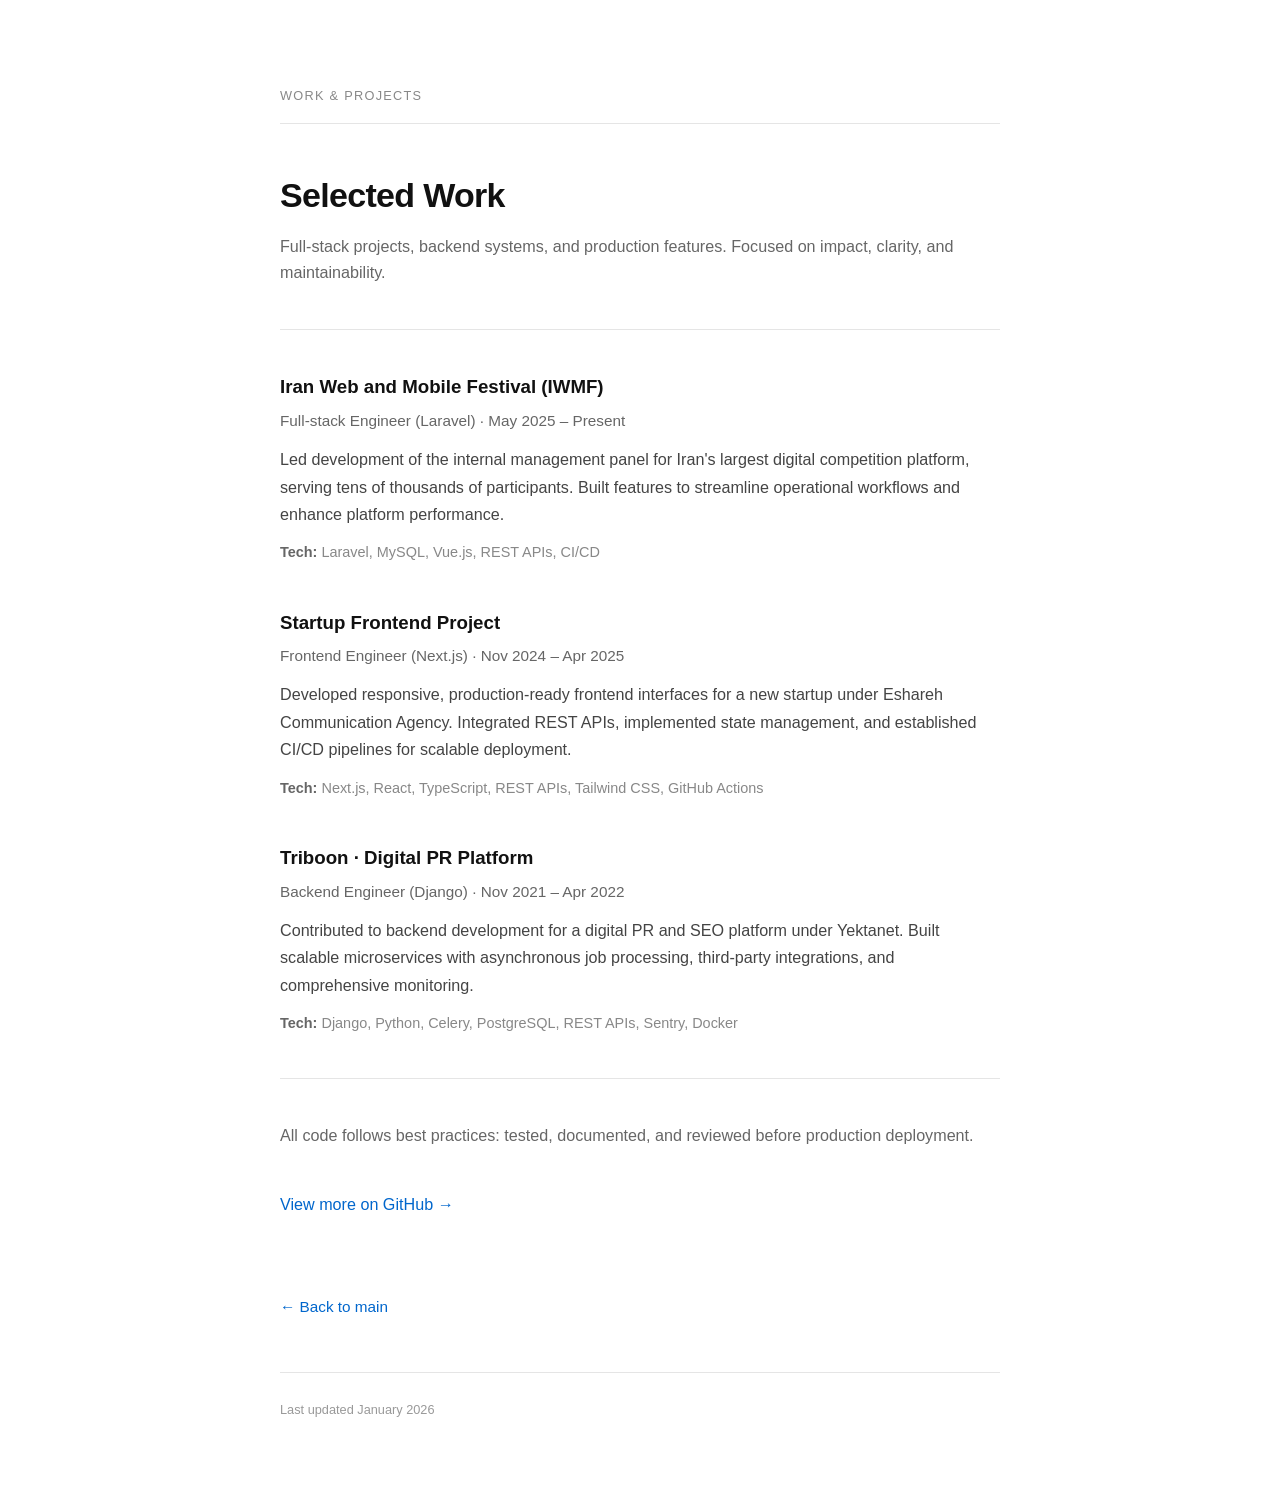
==== work/index.html @ 25bd436b "Refactor code structure for improved readability and maintainability" ====
<!doctype html>
<html lang="en">
    <head>
        <meta charset="UTF-8" />
        <meta name="viewport" content="width=device-width, initial-scale=1.0" />
        <title>Work — Mohammad Daryani</title>

        <meta
            name="description"
            content="Selected projects and work examples. Full-stack development, backend systems, frontend interfaces."
        />

        <link rel="canonical" href="https://mohammaddaryani.dev/work" />

        <!-- Open Graph -->
        <meta property="og:title" content="Work — Mohammad Daryani" />
        <meta
            property="og:description"
            content="Selected projects and work examples."
        />
        <meta property="og:type" content="website" />
        <meta property="og:url" content="https://mohammaddaryani.dev/work" />

        <style>
            *,
            *::before,
            *::after {
                box-sizing: border-box;
                margin: 0;
                padding: 0;
            }

            html {
                font-size: 17px;
            }

            body {
                font-family:
                    -apple-system, BlinkMacSystemFont, "Segoe UI", Roboto,
                    sans-serif;
                line-height: 1.65;
                color: #111;
                background: #fff;
                padding: 0 1.5rem;
            }

            .page {
                max-width: 720px;
                margin: 0 auto;
                padding: 5rem 0 4rem;
            }

            .doc-header {
                font-size: 0.75rem;
                text-transform: uppercase;
                letter-spacing: 0.1em;
                color: #888;
                margin-bottom: 3rem;
                padding-bottom: 1rem;
                border-bottom: 1px solid #e5e5e5;
            }

            h1 {
                font-size: 2rem;
                font-weight: 600;
                letter-spacing: -0.02em;
                line-height: 1.2;
                margin-bottom: 1rem;
            }

            .intro {
                font-size: 0.95rem;
                color: #666;
                margin-bottom: 2.5rem;
            }

            hr {
                border: none;
                border-top: 1px solid #e5e5e5;
                margin: 2.5rem 0;
            }

            .work-item {
                margin-bottom: 2.5rem;
            }

            .work-item:last-child {
                margin-bottom: 0;
            }

            .work-title {
                font-size: 1.1rem;
                font-weight: 600;
                margin-bottom: 0.3rem;
            }

            .work-role {
                font-size: 0.9rem;
                color: #666;
                margin-bottom: 0.75rem;
            }

            .work-desc {
                font-size: 0.95rem;
                color: #444;
                line-height: 1.7;
                margin-bottom: 0.5rem;
            }

            .work-tech {
                font-size: 0.85rem;
                color: #888;
                margin-top: 0.75rem;
            }

            .work-tech strong {
                color: #666;
            }

            .back-link {
                display: inline-block;
                margin-top: 2rem;
                font-size: 0.9rem;
            }

            a {
                color: #0066cc;
                text-decoration: none;
            }

            a:hover {
                text-decoration: underline;
            }

            .doc-footer {
                margin-top: 3rem;
                padding-top: 1.5rem;
                border-top: 1px solid #e5e5e5;
                font-size: 0.75rem;
                color: #999;
            }
        </style>
    </head>

    <body>
        <main class="page">
            <div class="doc-header">Work & Projects</div>

            <h1>Selected Work</h1>
            <p class="intro">
                Full-stack projects, backend systems, and production features.
                Focused on impact, clarity, and maintainability.
            </p>

            <hr />

            <!-- Work Item 1 -->
            <div class="work-item">
                <div class="work-title">
                    Iran Web and Mobile Festival (IWMF)
                </div>
                <div class="work-role">
                    Full-stack Engineer (Laravel) · May 2025 – Present
                </div>
                <div class="work-desc">
                    Led development of the internal management panel for Iran's
                    largest digital competition platform, serving tens of
                    thousands of participants. Built features to streamline
                    operational workflows and enhance platform performance.
                </div>
                <div class="work-tech">
                    <strong>Tech:</strong> Laravel, MySQL, Vue.js, REST APIs,
                    CI/CD
                </div>
            </div>

            <!-- Work Item 2 -->
            <div class="work-item">
                <div class="work-title">Startup Frontend Project</div>
                <div class="work-role">
                    Frontend Engineer (Next.js) · Nov 2024 – Apr 2025
                </div>
                <div class="work-desc">
                    Developed responsive, production-ready frontend interfaces
                    for a new startup under Eshareh Communication Agency.
                    Integrated REST APIs, implemented state management, and
                    established CI/CD pipelines for scalable deployment.
                </div>
                <div class="work-tech">
                    <strong>Tech:</strong> Next.js, React, TypeScript, REST
                    APIs, Tailwind CSS, GitHub Actions
                </div>
            </div>

            <!-- Work Item 3 -->
            <div class="work-item">
                <div class="work-title">Triboon · Digital PR Platform</div>
                <div class="work-role">
                    Backend Engineer (Django) · Nov 2021 – Apr 2022
                </div>
                <div class="work-desc">
                    Contributed to backend development for a digital PR and SEO
                    platform under Yektanet. Built scalable microservices with
                    asynchronous job processing, third-party integrations, and
                    comprehensive monitoring.
                </div>
                <div class="work-tech">
                    <strong>Tech:</strong> Django, Python, Celery, PostgreSQL,
                    REST APIs, Sentry, Docker
                </div>
            </div>

            <hr />

            <p class="intro">
                All code follows best practices: tested, documented, and
                reviewed before production deployment.
            </p>

            <p class="intro">
                <a
                    href="https://github.com/7smd7"
                    target="_blank"
                    rel="noopener noreferrer"
                    >View more on GitHub →</a
                >
            </p>

            <a href="/" class="back-link">← Back to main</a>

            <footer class="doc-footer">Last updated January 2026</footer>
        </main>
    </body>
</html>
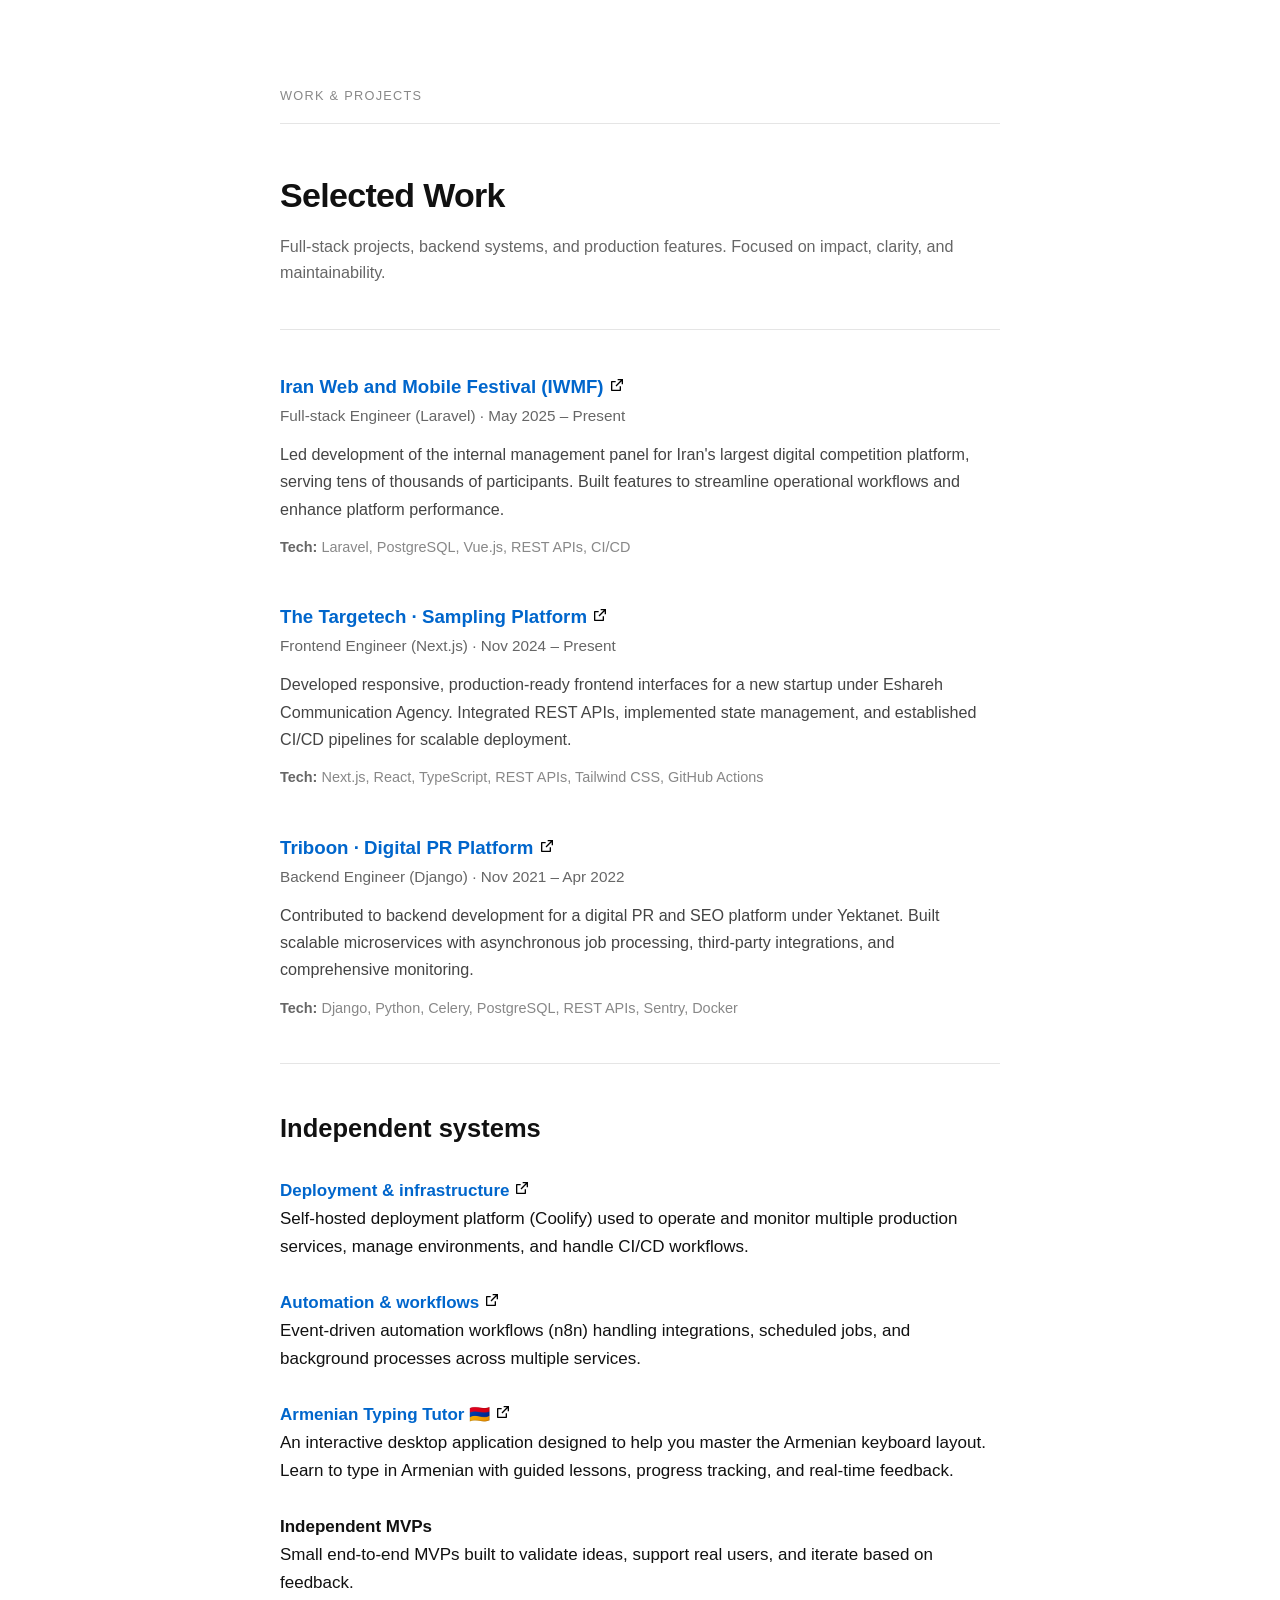
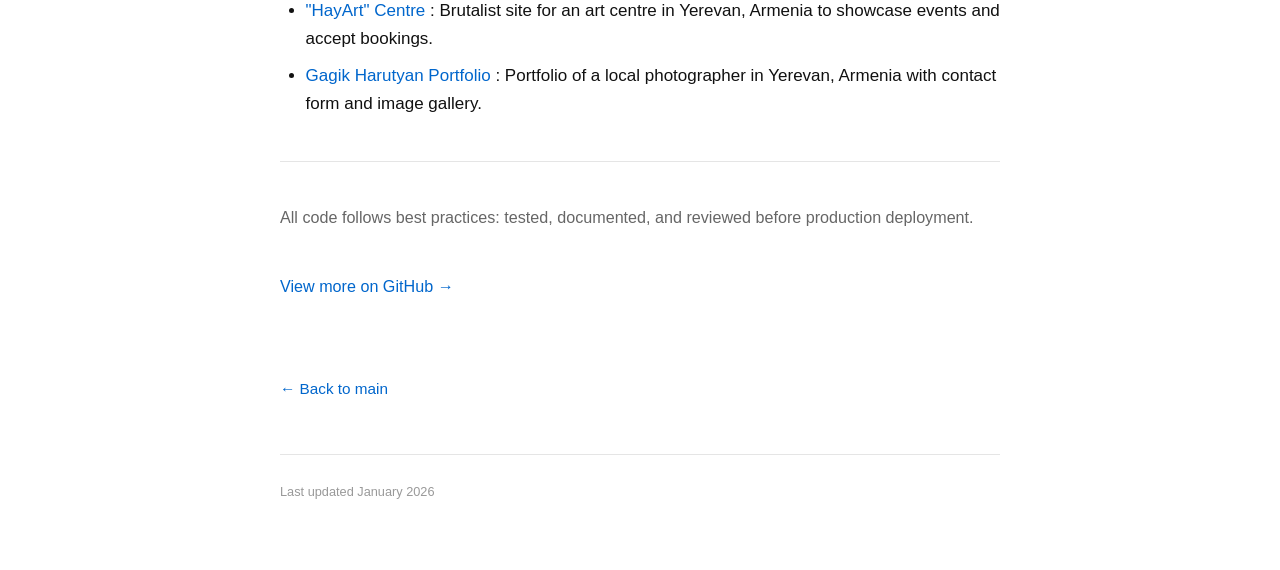
==== commit 5b13a13b: "Enhance work section with updated project links, improved layout, and added independent systems deta" ====
--- a/work/index.html
+++ b/work/index.html
@@ -139,6 +139,15 @@
                 font-size: 0.75rem;
                 color: #999;
             }
+
+            ul {
+                margin-left: 1.5rem;
+                padding-left: 0;
+            }
+
+            ul li {
+                margin-bottom: 0.5rem;
+            }
         </style>
     </head>
 
@@ -156,9 +165,21 @@
 
             <!-- Work Item 1 -->
             <div class="work-item">
-                <div class="work-title">
+                <a href="https://iwmf.ir/" class="work-title">
                     Iran Web and Mobile Festival (IWMF)
-                </div>
+                    <svg
+                        viewBox="0 0 16 16"
+                        fill="#000000"
+                        xmlns="http://www.w3.org/2000/svg"
+                        height="16"
+                        width="16"
+                    >
+                        <path
+                            d="M6.666666666666666 4v1.3333333333333333H3.333333333333333v7.333333333333333h7.333333333333333v-3.333333333333333h1.3333333333333333v4c0 0.36819999999999997 -0.29846666666666666 0.6666666666666666 -0.6666666666666666 0.6666666666666666H2.6666666666666665c-0.36818666666666666 0 -0.6666666666666666 -0.29846666666666666 -0.6666666666666666 -0.6666666666666666V4.666666666666666c0 -0.36818666666666666 0.29847999999999997 -0.6666666666666666 0.6666666666666666 -0.6666666666666666h4Zm7.333333333333333 -2v5.333333333333333h-1.3333333333333333l-0.00006666666666666667 -3.058 -5.1952 5.196066666666667 -0.9428066666666666 -0.9427999999999999L11.723266666666667 3.333333333333333H8.666666666666666V2h5.333333333333333Z"
+                            stroke-width="0.6667"
+                        ></path>
+                    </svg>
+                </a>
                 <div class="work-role">
                     Full-stack Engineer (Laravel) · May 2025 – Present
                 </div>
@@ -169,16 +190,30 @@
                     operational workflows and enhance platform performance.
                 </div>
                 <div class="work-tech">
-                    <strong>Tech:</strong> Laravel, MySQL, Vue.js, REST APIs,
-                    CI/CD
+                    <strong>Tech:</strong> Laravel, PostgreSQL, Vue.js, REST
+                    APIs, CI/CD
                 </div>
             </div>
 
             <!-- Work Item 2 -->
             <div class="work-item">
-                <div class="work-title">Startup Frontend Project</div>
+                <a href="https://thetargetech.ir/" class="work-title">
+                    The Targetech · Sampling Platform
+                    <svg
+                        viewBox="0 0 16 16"
+                        fill="#000000"
+                        xmlns="http://www.w3.org/2000/svg"
+                        height="16"
+                        width="16"
+                    >
+                        <path
+                            d="M6.666666666666666 4v1.3333333333333333H3.333333333333333v7.333333333333333h7.333333333333333v-3.333333333333333h1.3333333333333333v4c0 0.36819999999999997 -0.29846666666666666 0.6666666666666666 -0.6666666666666666 0.6666666666666666H2.6666666666666665c-0.36818666666666666 0 -0.6666666666666666 -0.29846666666666666 -0.6666666666666666 -0.6666666666666666V4.666666666666666c0 -0.36818666666666666 0.29847999999999997 -0.6666666666666666 0.6666666666666666 -0.6666666666666666h4Zm7.333333333333333 -2v5.333333333333333h-1.3333333333333333l-0.00006666666666666667 -3.058 -5.1952 5.196066666666667 -0.9428066666666666 -0.9427999999999999L11.723266666666667 3.333333333333333H8.666666666666666V2h5.333333333333333Z"
+                            stroke-width="0.6667"
+                        ></path>
+                    </svg>
+                </a>
                 <div class="work-role">
-                    Frontend Engineer (Next.js) · Nov 2024 – Apr 2025
+                    Frontend Engineer (Next.js) · Nov 2024 – Present
                 </div>
                 <div class="work-desc">
                     Developed responsive, production-ready frontend interfaces
@@ -194,7 +229,21 @@
 
             <!-- Work Item 3 -->
             <div class="work-item">
-                <div class="work-title">Triboon · Digital PR Platform</div>
+                <a href="https://triboon.net/" class="work-title">
+                    Triboon · Digital PR Platform
+                    <svg
+                        viewBox="0 0 16 16"
+                        fill="#000000"
+                        xmlns="http://www.w3.org/2000/svg"    
+                        height="16"
+                        width="16"
+                    >
+                        <path
+                            d="M6.666666666666666 4v1.3333333333333333H3.333333333333333v7.333333333333333h7.333333333333333v-3.333333333333333h1.3333333333333333v4c0 0.36819999999999997 -0.29846666666666666 0.6666666666666666 -0.6666666666666666 0.6666666666666666H2.6666666666666665c-0.36818666666666666 0 -0.6666666666666666 -0.29846666666666666 -0.6666666666666666 -0.6666666666666666V4.666666666666666c0 -0.36818666666666666 0.29847999999999997 -0.6666666666666666 0.6666666666666666 -0.6666666666666666h4Zm7.333333333333333 -2v5.333333333333333h-1.3333333333333333l-0.00006666666666666667 -3.058 -5.1952 5.196066666666667 -0.9428066666666666 -0.9427999999999999L11.723266666666667 3.333333333333333H8.666666666666666V2h5.333333333333333Z"
+                            stroke-width="0.6667"
+                        ></path>
+                    </svg>
+                </a>
                 <div class="work-role">
                     Backend Engineer (Django) · Nov 2021 – Apr 2022
                 </div>
@@ -209,6 +258,115 @@
                     REST APIs, Sentry, Docker
                 </div>
             </div>
+            <hr />
+
+            <h2>Independent systems</h2>
+            <br />
+            <p>
+                <a
+                    href="https://coolify.mohammaddaryani.dev"
+                    target="_blank"
+                    rel="noopener"
+                    >
+                    <strong>Deployment & infrastructure</strong>
+                    <svg
+                        viewBox="0 0 16 16"
+                        fill="#000000"
+                        xmlns="http://www.w3.org/2000/svg"    
+                        height="16"
+                        width="16"
+                    >
+                        <path
+                            d="M6.666666666666666 4v1.3333333333333333H3.333333333333333v7.333333333333333h7.333333333333333v-3.333333333333333h1.3333333333333333v4c0 0.36819999999999997 -0.29846666666666666 0.6666666666666666 -0.6666666666666666 0.6666666666666666H2.6666666666666665c-0.36818666666666666 0 -0.6666666666666666 -0.29846666666666666 -0.6666666666666666 -0.6666666666666666V4.666666666666666c0 -0.36818666666666666 0.29847999999999997 -0.6666666666666666 0.6666666666666666 -0.6666666666666666h4Zm7.333333333333333 -2v5.333333333333333h-1.3333333333333333l-0.00006666666666666667 -3.058 -5.1952 5.196066666666667 -0.9428066666666666 -0.9427999999999999L11.723266666666667 3.333333333333333H8.666666666666666V2h5.333333333333333Z"
+                            stroke-width="0.6667"
+                        ></path>
+                    </svg>
+                </a>
+                <br />
+                Self-hosted deployment platform (Coolify) used to operate and
+                monitor multiple production services, manage environments, and
+                handle CI/CD workflows.
+                <br />
+            </p>
+            <br />
+            <p>
+                <a
+                    href="https://n8n.mohammaddaryani.dev"
+                    target="_blank"
+                    rel="noopener"
+                    >
+                    <strong>Automation & workflows</strong>
+                    <svg
+                        viewBox="0 0 16 16"
+                        fill="#000000"
+                        xmlns="http://www.w3.org/2000/svg"    
+                        height="16"
+                        width="16"
+                    >
+                        <path
+                            d="M6.666666666666666 4v1.3333333333333333H3.333333333333333v7.333333333333333h7.333333333333333v-3.333333333333333h1.3333333333333333v4c0 0.36819999999999997 -0.29846666666666666 0.6666666666666666 -0.6666666666666666 0.6666666666666666H2.6666666666666665c-0.36818666666666666 0 -0.6666666666666666 -0.29846666666666666 -0.6666666666666666 -0.6666666666666666V4.666666666666666c0 -0.36818666666666666 0.29847999999999997 -0.6666666666666666 0.6666666666666666 -0.6666666666666666h4Zm7.333333333333333 -2v5.333333333333333h-1.3333333333333333l-0.00006666666666666667 -3.058 -5.1952 5.196066666666667 -0.9428066666666666 -0.9427999999999999L11.723266666666667 3.333333333333333H8.666666666666666V2h5.333333333333333Z"
+                            stroke-width="0.6667"
+                        ></path>
+                    </svg>
+                </a>
+                <br />
+                Event-driven automation workflows (n8n) handling integrations,
+                scheduled jobs, and background processes across multiple
+                services.
+            </p>
+            <br />
+            <p>
+                <a
+                    href="https://armenian.mohammaddaryani.dev"
+                    target="_blank"
+                    rel="noopener"
+                    >
+                    <strong>Armenian Typing Tutor 🇦🇲</strong>
+                    <svg
+                        viewBox="0 0 16 16"
+                        fill="#000000"
+                        xmlns="http://www.w3.org/2000/svg"    
+                        height="16"
+                        width="16"
+                    >
+                        <path
+                            d="M6.666666666666666 4v1.3333333333333333H3.333333333333333v7.333333333333333h7.333333333333333v-3.333333333333333h1.3333333333333333v4c0 0.36819999999999997 -0.29846666666666666 0.6666666666666666 -0.6666666666666666 0.6666666666666666H2.6666666666666665c-0.36818666666666666 0 -0.6666666666666666 -0.29846666666666666 -0.6666666666666666 -0.6666666666666666V4.666666666666666c0 -0.36818666666666666 0.29847999999999997 -0.6666666666666666 0.6666666666666666 -0.6666666666666666h4Zm7.333333333333333 -2v5.333333333333333h-1.3333333333333333l-0.00006666666666666667 -3.058 -5.1952 5.196066666666667 -0.9428066666666666 -0.9427999999999999L11.723266666666667 3.333333333333333H8.666666666666666V2h5.333333333333333Z"
+                            stroke-width="0.6667"
+                        ></path>
+                    </svg>
+                </a>
+                <br />
+                An interactive desktop application designed to help you master the Armenian keyboard layout. Learn to type in Armenian with guided lessons, progress tracking, and real-time feedback.
+            </p>
+            <br />
+            <p>
+                <strong>Independent MVPs</strong><br />
+                Small end-to-end MVPs built to validate ideas, support real
+                users, and iterate based on feedback.
+                <br />
+                <ul>
+                    <li>
+                        <a
+                            href="https://hayart.mohammaddaryani.dev/"
+                            target="_blank"
+                            rel="noopener"
+                            >"HayArt" Centre</a
+                        >
+                        : Brutalist site for an art centre in Yerevan, Armenia to
+                        showcase events and accept bookings.
+                    </li>
+                    <li>
+                        <a
+                            href="https://gagik.mohammaddaryani.dev/"
+                            target="_blank"
+                            rel="noopener"
+                            >Gagik Harutyan Portfolio</a
+                        >
+                        : Portfolio of a local photographer in Yerevan, Armenia with
+                        contact form and image gallery.
+                    </li>
+                </ul>
+            </p>
 
             <hr />
 
